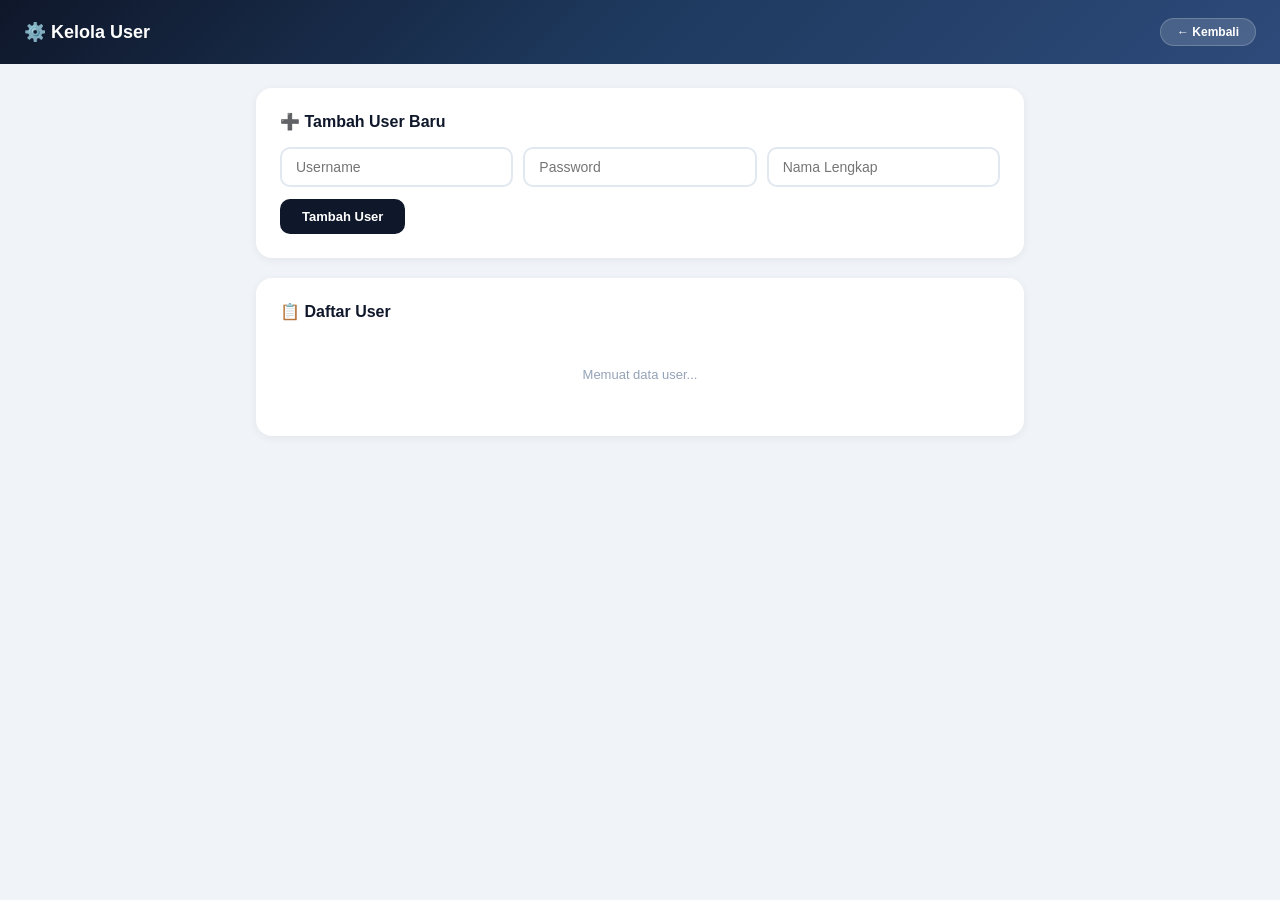
==== admin.html @ 65370b19 "Create admin.html" ====
<!DOCTYPE html>
<html>
<head>
    <base target="_top">
    <meta charset="UTF-8">
    <meta name="viewport" content="width=device-width, initial-scale=1.0">
    <title>Kelola User - Perpustakaan STIE LM</title>
    <style>
        * { margin: 0; padding: 0; box-sizing: border-box; }
        body {
            font-family: Arial, sans-serif;
            background: #f0f4f8;
            min-height: 100vh;
        }
        .header-gradient {
            background: linear-gradient(135deg, #0f172a 0%, #1e3a5f 50%, #2d4a7a 100%);
            color: white;
            padding: 18px 24px;
            display: flex;
            justify-content: space-between;
            align-items: center;
            flex-wrap: wrap;
            gap: 10px;
        }
        .header-gradient h1 { font-size: 18px; font-weight: 800; }
        .header-gradient .nav-btn {
            background: rgba(255,255,255,0.15);
            border: 1px solid rgba(255,255,255,0.2);
            color: white;
            padding: 6px 16px;
            border-radius: 20px;
            font-size: 12px;
            font-weight: 700;
            cursor: pointer;
            margin-left: 8px;
        }
        .container { max-width: 800px; margin: 24px auto; padding: 0 16px; }
        .card {
            background: white;
            border-radius: 16px;
            box-shadow: 0 2px 10px rgba(0,0,0,0.06);
            padding: 24px;
            margin-bottom: 20px;
        }
        .card h2 { font-size: 16px; color: #0f172a; margin-bottom: 16px; }
        .form-row {
            display: flex;
            gap: 10px;
            flex-wrap: wrap;
            margin-bottom: 12px;
        }
        .form-row input {
            flex: 1;
            min-width: 140px;
            padding: 10px 14px;
            border: 2px solid #e2e8f0;
            border-radius: 10px;
            font-size: 14px;
        }
        .form-row input:focus { outline: none; border-color: #3b82f6; }
        .btn {
            padding: 10px 22px;
            border-radius: 10px;
            border: none;
            font-weight: 700;
            font-size: 13px;
            cursor: pointer;
        }
        .btn-primary { background: #0f172a; color: white; }
        .btn-primary:hover { background: #1e293b; }
        .btn-cancel { background: #f1f5f9; color: #475569; }
        .btn-cancel:hover { background: #e2e8f0; }
        .btn-edit { background: #dbeafe; color: #2563eb; }
        .btn-delete { background: #fee2e2; color: #dc2626; }
        .btn-small { padding: 5px 12px; font-size: 11px; border-radius: 8px; }
        table { width: 100%; border-collapse: collapse; }
        th, td {
            text-align: left;
            padding: 10px 8px;
            font-size: 13px;
            border-bottom: 1px solid #f1f5f9;
        }
        th { color: #64748b; font-weight: 700; font-size: 11px; text-transform: uppercase; }
        td.actions { display: flex; gap: 6px; flex-wrap: wrap; }
        .empty-msg, .loading-msg { text-align: center; color: #94a3b8; padding: 30px; font-size: 13px; }
        .toast {
            position: fixed;
            bottom: 30px;
            left: 50%;
            transform: translateX(-50%);
            background: rgba(15, 23, 42, 0.92);
            color: white;
            padding: 12px 24px;
            border-radius: 16px;
            font-weight: 600;
            font-size: 13px;
            z-index: 9999;
            display: none;
        }
        .toast.show { display: block; }
    </style>
</head>
<body>

<div class="header-gradient">
    <h1>⚙️ Kelola User</h1>
    <div>
        <button class="nav-btn" onclick="window.top.location.href = getUrlWithToken(SCRIPT_URL)">← Kembali</button>
    </div>
</div>

<div class="container">
    <div class="card">
        <h2 id="formTitle">➕ Tambah User Baru</h2>
        <input type="hidden" id="editRow" value="">
        <div class="form-row">
            <input type="text" id="fUsername" placeholder="Username">
            <input type="text" id="fPassword" placeholder="Password">
            <input type="text" id="fNama" placeholder="Nama Lengkap">
        </div>
        <button class="btn btn-primary" id="btnSubmit" onclick="submitForm()">Tambah User</button>
        <button class="btn btn-cancel" id="btnCancel" onclick="cancelEdit()" style="display:none;">Batal</button>
    </div>

    <div class="card">
        <h2>📋 Daftar User</h2>
        <div id="tableWrap">
            <div class="loading-msg">Memuat data user...</div>
        </div>
    </div>
</div>

<div id="toast" class="toast"></div>

<script>
// =========================================================
// SESSION TOKEN MANAGEMENT
// =========================================================
var SCRIPT_URL = "<?= scriptUrl ?>";
var SESSION_TOKEN = "<?= token ?>";

function getToken() {
    var token = localStorage.getItem('sessionToken');
    if (!token && SESSION_TOKEN) {
        token = SESSION_TOKEN;
        localStorage.setItem('sessionToken', token);
    }
    return token;
}

function getUrlWithToken(baseUrl) {
    var token = getToken();
    if (token) {
        var separator = baseUrl.indexOf('?') > -1 ? '&' : '?';
        return baseUrl + separator + 'token=' + encodeURIComponent(token);
    }
    return baseUrl;
}

function showToast(msg) {
    var t = document.getElementById('toast');
    t.textContent = msg;
    t.classList.add('show');
    setTimeout(function() { t.classList.remove('show'); }, 2500);
}

var userData = [];

function loadUsers() {
    document.getElementById('tableWrap').innerHTML = '<div class="loading-msg">Memuat data user...</div>';
    google.script.run
        .withSuccessHandler(function(users) {
            userData = users || [];
            renderTable();
        })
        .withFailureHandler(function(err) {
            document.getElementById('tableWrap').innerHTML =
                '<div class="empty-msg">Gagal memuat: ' + err.message + '</div>';
        })
        .getUserList(getToken());
}

function renderTable() {
    var wrap = document.getElementById('tableWrap');
    if (!userData.length) {
        wrap.innerHTML = '<div class="empty-msg">Belum ada user.</div>';
        return;
    }
    var html = '<table><tr><th>Username</th><th>Password</th><th>Nama</th><th>Aksi</th></tr>';
    userData.forEach(function(u) {
        html += '<tr>' +
            '<td>' + u.username + '</td>' +
            '<td>' + u.password + '</td>' +
            '<td>' + u.nama + '</td>' +
            '<td class="actions">' +
                '<button class="btn btn-edit btn-small" onclick="editUser(' + u.row + ')">Edit</button>' +
                '<button class="btn btn-delete btn-small" onclick="removeUser(' + u.row + ', \'' + u.username + '\')">Hapus</button>' +
            '</td>' +
        '</tr>';
    });
    html += '</table>';
    wrap.innerHTML = html;
}

function editUser(row) {
    var u = userData.find(function(x) { return x.row === row; });
    if (!u) return;
    document.getElementById('editRow').value = u.row;
    document.getElementById('fUsername').value = u.username;
    document.getElementById('fPassword').value = u.password;
    document.getElementById('fNama').value = u.nama;
    document.getElementById('formTitle').textContent = '✏️ Edit User: ' + u.username;
    document.getElementById('btnSubmit').textContent = 'Update User';
    document.getElementById('btnCancel').style.display = 'inline-block';
    window.scrollTo({ top: 0, behavior: 'smooth' });
}

function cancelEdit() {
    document.getElementById('editRow').value = '';
    document.getElementById('fUsername').value = '';
    document.getElementById('fPassword').value = '';
    document.getElementById('fNama').value = '';
    document.getElementById('formTitle').textContent = '➕ Tambah User Baru';
    document.getElementById('btnSubmit').textContent = 'Tambah User';
    document.getElementById('btnCancel').style.display = 'none';
}

function submitForm() {
    var row = document.getElementById('editRow').value;
    var username = document.getElementById('fUsername').value.trim();
    var password = document.getElementById('fPassword').value.trim();
    var nama = document.getElementById('fNama').value.trim();

    if (!username || !password) {
        showToast('Username dan password harus diisi!');
        return;
    }

    var btn = document.getElementById('btnSubmit');
    btn.disabled = true;
    btn.textContent = 'Memproses...';

    if (row) {
        google.script.run
            .withSuccessHandler(function(res) {
                btn.disabled = false;
                btn.textContent = 'Update User';
                showToast(res.message);
                if (res.success) { cancelEdit(); loadUsers(); }
            })
            .withFailureHandler(function(err) {
                btn.disabled = false;
                btn.textContent = 'Update User';
                showToast('Error: ' + err.message);
            })
            .updateUser(getToken(), parseInt(row), username, password, nama);
    } else {
        google.script.run
            .withSuccessHandler(function(res) {
                btn.disabled = false;
                btn.textContent = 'Tambah User';
                showToast(res.message);
                if (res.success) { cancelEdit(); loadUsers(); }
            })
            .withFailureHandler(function(err) {
                btn.disabled = false;
                btn.textContent = 'Tambah User';
                showToast('Error: ' + err.message);
            })
            .addUser(getToken(), username, password, nama);
    }
}

function removeUser(row, username) {
    if (!confirm('Hapus user "' + username + '"?')) return;
    google.script.run
        .withSuccessHandler(function(res) {
            showToast(res.message);
            if (res.success) loadUsers();
        })
        .withFailureHandler(function(err) {
            showToast('Error: ' + err.message);
        })
        .deleteUser(getToken(), row, username);
}

// PERBAIKAN: pakai window.location (bukan window.top.location)
window.onload = function() {
    var urlParams = new URLSearchParams(window.location.search);
    var urlToken = urlParams.get('token');
    if (urlToken) {
        localStorage.setItem('sessionToken', urlToken);
        var newUrl = window.location.href.split('?')[0];
        window.history.replaceState({}, document.title, newUrl);
    }

    if (SESSION_TOKEN && !localStorage.getItem('sessionToken')) {
        localStorage.setItem('sessionToken', SESSION_TOKEN);
    }

    loadUsers();
};
</script>

</body>
</html>
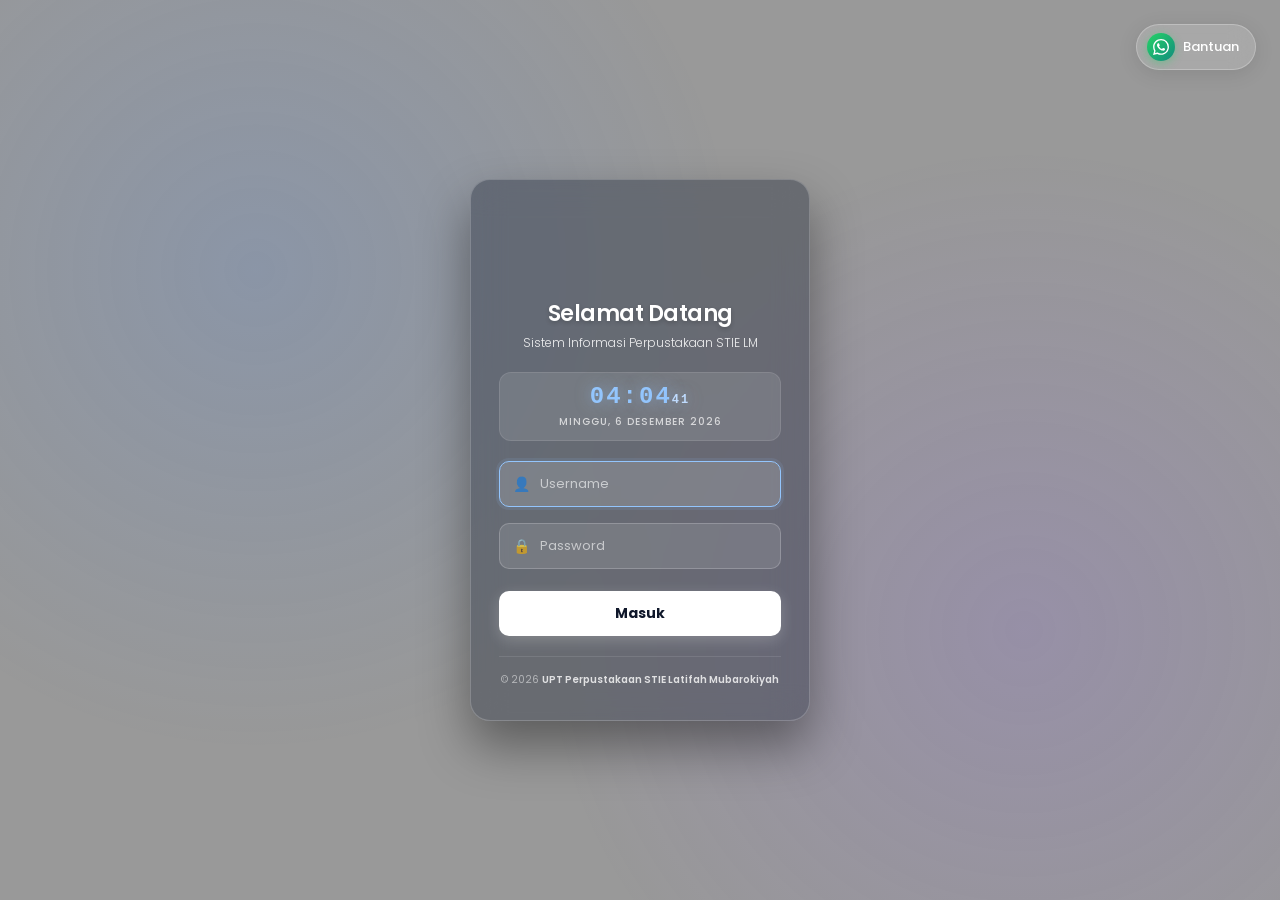
==== commit a4a92b48: "Refactor admin.html structure and styles" ====
--- a/admin.html
+++ b/admin.html
@@ -1,306 +1,74 @@
 <!DOCTYPE html>
-<html>
+<html lang="id">
 <head>
-    <base target="_top">
     <meta charset="UTF-8">
     <meta name="viewport" content="width=device-width, initial-scale=1.0">
     <title>Kelola User - Perpustakaan STIE LM</title>
-    <style>
-        * { margin: 0; padding: 0; box-sizing: border-box; }
-        body {
-            font-family: Arial, sans-serif;
-            background: #f0f4f8;
-            min-height: 100vh;
-        }
-        .header-gradient {
-            background: linear-gradient(135deg, #0f172a 0%, #1e3a5f 50%, #2d4a7a 100%);
-            color: white;
-            padding: 18px 24px;
-            display: flex;
-            justify-content: space-between;
-            align-items: center;
-            flex-wrap: wrap;
-            gap: 10px;
-        }
-        .header-gradient h1 { font-size: 18px; font-weight: 800; }
-        .header-gradient .nav-btn {
-            background: rgba(255,255,255,0.15);
-            border: 1px solid rgba(255,255,255,0.2);
-            color: white;
-            padding: 6px 16px;
-            border-radius: 20px;
-            font-size: 12px;
-            font-weight: 700;
-            cursor: pointer;
-            margin-left: 8px;
-        }
-        .container { max-width: 800px; margin: 24px auto; padding: 0 16px; }
-        .card {
-            background: white;
-            border-radius: 16px;
-            box-shadow: 0 2px 10px rgba(0,0,0,0.06);
-            padding: 24px;
-            margin-bottom: 20px;
-        }
-        .card h2 { font-size: 16px; color: #0f172a; margin-bottom: 16px; }
-        .form-row {
-            display: flex;
-            gap: 10px;
-            flex-wrap: wrap;
-            margin-bottom: 12px;
-        }
-        .form-row input {
-            flex: 1;
-            min-width: 140px;
-            padding: 10px 14px;
-            border: 2px solid #e2e8f0;
-            border-radius: 10px;
-            font-size: 14px;
-        }
-        .form-row input:focus { outline: none; border-color: #3b82f6; }
-        .btn {
-            padding: 10px 22px;
-            border-radius: 10px;
-            border: none;
-            font-weight: 700;
-            font-size: 13px;
-            cursor: pointer;
-        }
-        .btn-primary { background: #0f172a; color: white; }
-        .btn-primary:hover { background: #1e293b; }
-        .btn-cancel { background: #f1f5f9; color: #475569; }
-        .btn-cancel:hover { background: #e2e8f0; }
-        .btn-edit { background: #dbeafe; color: #2563eb; }
-        .btn-delete { background: #fee2e2; color: #dc2626; }
-        .btn-small { padding: 5px 12px; font-size: 11px; border-radius: 8px; }
-        table { width: 100%; border-collapse: collapse; }
-        th, td {
-            text-align: left;
-            padding: 10px 8px;
-            font-size: 13px;
-            border-bottom: 1px solid #f1f5f9;
-        }
-        th { color: #64748b; font-weight: 700; font-size: 11px; text-transform: uppercase; }
-        td.actions { display: flex; gap: 6px; flex-wrap: wrap; }
-        .empty-msg, .loading-msg { text-align: center; color: #94a3b8; padding: 30px; font-size: 13px; }
-        .toast {
-            position: fixed;
-            bottom: 30px;
-            left: 50%;
-            transform: translateX(-50%);
-            background: rgba(15, 23, 42, 0.92);
-            color: white;
-            padding: 12px 24px;
-            border-radius: 16px;
-            font-weight: 600;
-            font-size: 13px;
-            z-index: 9999;
-            display: none;
-        }
-        .toast.show { display: block; }
-    </style>
+
+    <!-- ===== FONTS & LIBRARIES ===== -->
+    <link rel="preconnect" href="https://fonts.googleapis.com">
+    <link rel="preconnect" href="https://fonts.gstatic.com" crossorigin>
+    <link href="https://fonts.googleapis.com/css2?family=Plus+Jakarta+Sans:wght@400;500;600;700;800&display=swap" rel="stylesheet">
+
+    <!-- ===== CSS UTAMA ===== -->
+    <link rel="stylesheet" href="css/styles-admin.css">
+
+    <!-- ===== FAVICON ===== -->
+    <link rel="icon" type="image/x-icon" href="assets/favicon.ico">
 </head>
 <body>
 
-<div class="header-gradient">
-    <h1>⚙️ Kelola User</h1>
-    <div>
-        <button class="nav-btn" onclick="window.top.location.href = getUrlWithToken(SCRIPT_URL)">← Kembali</button>
-    </div>
-</div>
-
-<div class="container">
-    <div class="card">
-        <h2 id="formTitle">➕ Tambah User Baru</h2>
-        <input type="hidden" id="editRow" value="">
-        <div class="form-row">
-            <input type="text" id="fUsername" placeholder="Username">
-            <input type="text" id="fPassword" placeholder="Password">
-            <input type="text" id="fNama" placeholder="Nama Lengkap">
+    <!-- ============================================================
+    HEADER
+    ============================================================ -->
+    <div class="header-gradient">
+        <h1>⚙️ Kelola User</h1>
+        <div>
+            <button class="nav-btn" onclick="window.location.href='index.html'">← Kembali</button>
         </div>
-        <button class="btn btn-primary" id="btnSubmit" onclick="submitForm()">Tambah User</button>
-        <button class="btn btn-cancel" id="btnCancel" onclick="cancelEdit()" style="display:none;">Batal</button>
     </div>
 
-    <div class="card">
-        <h2>📋 Daftar User</h2>
-        <div id="tableWrap">
-            <div class="loading-msg">Memuat data user...</div>
+    <!-- ============================================================
+    MAIN CONTENT
+    ============================================================ -->
+    <div class="container">
+
+        <!-- FORM TAMBAH/EDIT USER -->
+        <div class="card">
+            <h2 id="formTitle">➕ Tambah User Baru</h2>
+            <input type="hidden" id="editRow" value="">
+
+            <div class="form-row">
+                <input type="text" id="fUsername" placeholder="Username" autocomplete="off">
+                <input type="text" id="fPassword" placeholder="Password" autocomplete="off">
+                <input type="text" id="fNama" placeholder="Nama Lengkap" autocomplete="off">
+            </div>
+
+            <div style="display: flex; gap: 10px; flex-wrap: wrap;">
+                <button class="btn btn-primary" id="btnSubmit" onclick="submitForm()">Tambah User</button>
+                <button class="btn btn-cancel" id="btnCancel" onclick="cancelEdit()" style="display:none;">Batal</button>
+            </div>
+        </div>
+
+        <!-- DAFTAR USER -->
+        <div class="card">
+            <h2>📋 Daftar User</h2>
+            <div id="tableWrap">
+                <div class="loading-msg">Memuat data user...</div>
+            </div>
         </div>
     </div>
-</div>
 
-<div id="toast" class="toast"></div>
+    <!-- ============================================================
+    TOAST NOTIFICATION
+    ============================================================ -->
+    <div id="toast" class="toast"></div>
 
-<script>
-// =========================================================
-// SESSION TOKEN MANAGEMENT
-// =========================================================
-var SCRIPT_URL = "<?= scriptUrl ?>";
-var SESSION_TOKEN = "<?= token ?>";
-
-function getToken() {
-    var token = localStorage.getItem('sessionToken');
-    if (!token && SESSION_TOKEN) {
-        token = SESSION_TOKEN;
-        localStorage.setItem('sessionToken', token);
-    }
-    return token;
-}
-
-function getUrlWithToken(baseUrl) {
-    var token = getToken();
-    if (token) {
-        var separator = baseUrl.indexOf('?') > -1 ? '&' : '?';
-        return baseUrl + separator + 'token=' + encodeURIComponent(token);
-    }
-    return baseUrl;
-}
-
-function showToast(msg) {
-    var t = document.getElementById('toast');
-    t.textContent = msg;
-    t.classList.add('show');
-    setTimeout(function() { t.classList.remove('show'); }, 2500);
-}
-
-var userData = [];
-
-function loadUsers() {
-    document.getElementById('tableWrap').innerHTML = '<div class="loading-msg">Memuat data user...</div>';
-    google.script.run
-        .withSuccessHandler(function(users) {
-            userData = users || [];
-            renderTable();
-        })
-        .withFailureHandler(function(err) {
-            document.getElementById('tableWrap').innerHTML =
-                '<div class="empty-msg">Gagal memuat: ' + err.message + '</div>';
-        })
-        .getUserList(getToken());
-}
-
-function renderTable() {
-    var wrap = document.getElementById('tableWrap');
-    if (!userData.length) {
-        wrap.innerHTML = '<div class="empty-msg">Belum ada user.</div>';
-        return;
-    }
-    var html = '<table><tr><th>Username</th><th>Password</th><th>Nama</th><th>Aksi</th></tr>';
-    userData.forEach(function(u) {
-        html += '<tr>' +
-            '<td>' + u.username + '</td>' +
-            '<td>' + u.password + '</td>' +
-            '<td>' + u.nama + '</td>' +
-            '<td class="actions">' +
-                '<button class="btn btn-edit btn-small" onclick="editUser(' + u.row + ')">Edit</button>' +
-                '<button class="btn btn-delete btn-small" onclick="removeUser(' + u.row + ', \'' + u.username + '\')">Hapus</button>' +
-            '</td>' +
-        '</tr>';
-    });
-    html += '</table>';
-    wrap.innerHTML = html;
-}
-
-function editUser(row) {
-    var u = userData.find(function(x) { return x.row === row; });
-    if (!u) return;
-    document.getElementById('editRow').value = u.row;
-    document.getElementById('fUsername').value = u.username;
-    document.getElementById('fPassword').value = u.password;
-    document.getElementById('fNama').value = u.nama;
-    document.getElementById('formTitle').textContent = '✏️ Edit User: ' + u.username;
-    document.getElementById('btnSubmit').textContent = 'Update User';
-    document.getElementById('btnCancel').style.display = 'inline-block';
-    window.scrollTo({ top: 0, behavior: 'smooth' });
-}
-
-function cancelEdit() {
-    document.getElementById('editRow').value = '';
-    document.getElementById('fUsername').value = '';
-    document.getElementById('fPassword').value = '';
-    document.getElementById('fNama').value = '';
-    document.getElementById('formTitle').textContent = '➕ Tambah User Baru';
-    document.getElementById('btnSubmit').textContent = 'Tambah User';
-    document.getElementById('btnCancel').style.display = 'none';
-}
-
-function submitForm() {
-    var row = document.getElementById('editRow').value;
-    var username = document.getElementById('fUsername').value.trim();
-    var password = document.getElementById('fPassword').value.trim();
-    var nama = document.getElementById('fNama').value.trim();
-
-    if (!username || !password) {
-        showToast('Username dan password harus diisi!');
-        return;
-    }
-
-    var btn = document.getElementById('btnSubmit');
-    btn.disabled = true;
-    btn.textContent = 'Memproses...';
-
-    if (row) {
-        google.script.run
-            .withSuccessHandler(function(res) {
-                btn.disabled = false;
-                btn.textContent = 'Update User';
-                showToast(res.message);
-                if (res.success) { cancelEdit(); loadUsers(); }
-            })
-            .withFailureHandler(function(err) {
-                btn.disabled = false;
-                btn.textContent = 'Update User';
-                showToast('Error: ' + err.message);
-            })
-            .updateUser(getToken(), parseInt(row), username, password, nama);
-    } else {
-        google.script.run
-            .withSuccessHandler(function(res) {
-                btn.disabled = false;
-                btn.textContent = 'Tambah User';
-                showToast(res.message);
-                if (res.success) { cancelEdit(); loadUsers(); }
-            })
-            .withFailureHandler(function(err) {
-                btn.disabled = false;
-                btn.textContent = 'Tambah User';
-                showToast('Error: ' + err.message);
-            })
-            .addUser(getToken(), username, password, nama);
-    }
-}
-
-function removeUser(row, username) {
-    if (!confirm('Hapus user "' + username + '"?')) return;
-    google.script.run
-        .withSuccessHandler(function(res) {
-            showToast(res.message);
-            if (res.success) loadUsers();
-        })
-        .withFailureHandler(function(err) {
-            showToast('Error: ' + err.message);
-        })
-        .deleteUser(getToken(), row, username);
-}
-
-// PERBAIKAN: pakai window.location (bukan window.top.location)
-window.onload = function() {
-    var urlParams = new URLSearchParams(window.location.search);
-    var urlToken = urlParams.get('token');
-    if (urlToken) {
-        localStorage.setItem('sessionToken', urlToken);
-        var newUrl = window.location.href.split('?')[0];
-        window.history.replaceState({}, document.title, newUrl);
-    }
-
-    if (SESSION_TOKEN && !localStorage.getItem('sessionToken')) {
-        localStorage.setItem('sessionToken', SESSION_TOKEN);
-    }
-
-    loadUsers();
-};
-</script>
+    <!-- ============================================================
+    JAVASCRIPT (LOAD DI AKHIR)
+    ============================================================ -->
+    <script src="js/config.js"></script>
+    <script src="js/admin.js"></script>
 
 </body>
 </html>
--- a/css/styles-admin.css
+++ b/css/styles-admin.css
@@ -0,0 +1,266 @@
+/* =============================================
+   STIE LM ADMIN PAGE - STYLES
+   ============================================= */
+
+* { margin: 0; padding: 0; box-sizing: border-box; }
+
+body {
+    font-family: 'Plus Jakarta Sans', sans-serif;
+    background: #f0f4f8;
+    min-height: 100vh;
+}
+
+.header-gradient {
+    background: linear-gradient(135deg, #0f172a 0%, #1e3a5f 50%, #2d4a7a 100%);
+    color: white;
+    padding: 18px 24px;
+    display: flex;
+    justify-content: space-between;
+    align-items: center;
+    flex-wrap: wrap;
+    gap: 10px;
+}
+
+.header-gradient h1 {
+    font-size: 18px;
+    font-weight: 800;
+}
+
+.header-gradient .nav-btn {
+    background: rgba(255, 255, 255, 0.15);
+    border: 1px solid rgba(255, 255, 255, 0.2);
+    color: white;
+    padding: 6px 16px;
+    border-radius: 20px;
+    font-size: 12px;
+    font-weight: 700;
+    cursor: pointer;
+    margin-left: 8px;
+    font-family: 'Plus Jakarta Sans', sans-serif;
+    transition: all 0.3s ease;
+}
+
+.header-gradient .nav-btn:hover {
+    background: rgba(255, 255, 255, 0.25);
+    transform: translateY(-1px);
+}
+
+.container {
+    max-width: 800px;
+    margin: 24px auto;
+    padding: 0 16px;
+}
+
+.card {
+    background: white;
+    border-radius: 16px;
+    box-shadow: 0 2px 10px rgba(0, 0, 0, 0.06);
+    padding: 24px;
+    margin-bottom: 20px;
+}
+
+.card h2 {
+    font-size: 16px;
+    color: #0f172a;
+    margin-bottom: 16px;
+}
+
+.form-row {
+    display: flex;
+    gap: 10px;
+    flex-wrap: wrap;
+    margin-bottom: 12px;
+}
+
+.form-row input {
+    flex: 1;
+    min-width: 140px;
+    padding: 10px 14px;
+    border: 2px solid #e2e8f0;
+    border-radius: 10px;
+    font-size: 14px;
+    font-family: 'Plus Jakarta Sans', sans-serif;
+    transition: all 0.3s ease;
+}
+
+.form-row input:focus {
+    outline: none;
+    border-color: #3b82f6;
+    box-shadow: 0 0 0 3px rgba(59, 130, 246, 0.1);
+}
+
+.btn {
+    padding: 10px 22px;
+    border-radius: 10px;
+    border: none;
+    font-weight: 700;
+    font-size: 13px;
+    cursor: pointer;
+    transition: all 0.3s ease;
+    font-family: 'Plus Jakarta Sans', sans-serif;
+}
+
+.btn-primary {
+    background: #0f172a;
+    color: white;
+}
+
+.btn-primary:hover {
+    background: #1e293b;
+    transform: translateY(-2px);
+    box-shadow: 0 4px 12px rgba(15, 23, 42, 0.2);
+}
+
+.btn-primary:disabled {
+    opacity: 0.7;
+    cursor: not-allowed;
+    transform: none;
+}
+
+.btn-cancel {
+    background: #f1f5f9;
+    color: #475569;
+}
+
+.btn-cancel:hover {
+    background: #e2e8f0;
+    transform: translateY(-2px);
+}
+
+.btn-edit {
+    background: #dbeafe;
+    color: #2563eb;
+}
+
+.btn-edit:hover {
+    background: #bfdbfe;
+    transform: translateY(-1px);
+}
+
+.btn-delete {
+    background: #fee2e2;
+    color: #dc2626;
+}
+
+.btn-delete:hover {
+    background: #fecaca;
+    transform: translateY(-1px);
+}
+
+.btn-small {
+    padding: 5px 12px;
+    font-size: 11px;
+    border-radius: 8px;
+}
+
+.table-responsive {
+    overflow-x: auto;
+}
+
+table {
+    width: 100%;
+    border-collapse: collapse;
+}
+
+th, td {
+    text-align: left;
+    padding: 10px 8px;
+    font-size: 13px;
+    border-bottom: 1px solid #f1f5f9;
+}
+
+th {
+    color: #64748b;
+    font-weight: 700;
+    font-size: 11px;
+    text-transform: uppercase;
+    letter-spacing: 0.05em;
+}
+
+td.actions {
+    display: flex;
+    gap: 6px;
+    flex-wrap: wrap;
+}
+
+.empty-msg {
+    text-align: center;
+    color: #94a3b8;
+    padding: 30px;
+    font-size: 13px;
+}
+
+.loading-msg {
+    text-align: center;
+    color: #94a3b8;
+    padding: 30px;
+    font-size: 13px;
+}
+
+.loading-msg::before {
+    content: '';
+    display: inline-block;
+    width: 16px;
+    height: 16px;
+    border: 2px solid #e2e8f0;
+    border-top-color: #3b82f6;
+    border-radius: 50%;
+    animation: spin 0.6s linear infinite;
+    margin-right: 10px;
+    vertical-align: middle;
+}
+
+@keyframes spin {
+    to { transform: rotate(360deg); }
+}
+
+.toast {
+    position: fixed;
+    bottom: 30px;
+    left: 50%;
+    transform: translateX(-50%);
+    background: rgba(15, 23, 42, 0.92);
+    backdrop-filter: blur(12px);
+    color: white;
+    padding: 14px 24px;
+    border-radius: 16px;
+    font-weight: 600;
+    font-size: 13px;
+    z-index: 99999;
+    display: none;
+    align-items: center;
+    gap: 10px;
+    box-shadow: 0 10px 40px rgba(0, 0, 0, 0.3);
+    border: 1px solid rgba(255, 255, 255, 0.06);
+    max-width: 90%;
+    font-family: 'Plus Jakarta Sans', sans-serif;
+    transition: all 0.3s ease;
+}
+
+.toast.show {
+    display: flex;
+    animation: toastIn 0.3s ease;
+}
+
+@keyframes toastIn {
+    from { opacity: 0; transform: translateX(-50%) translateY(20px) scale(0.95); }
+    to { opacity: 1; transform: translateX(-50%) translateY(0) scale(1); }
+}
+
+@media (max-width: 640px) {
+    .header-gradient { padding: 14px 16px; }
+    .header-gradient h1 { font-size: 15px; }
+    .card { padding: 16px; }
+    .form-row { flex-direction: column; }
+    .form-row input { min-width: 100%; }
+    td.actions { flex-direction: column; }
+    .btn-small { width: 100%; text-align: center; }
+    table { font-size: 12px; }
+    th, td { padding: 8px 6px; }
+    .container { margin: 16px auto; padding: 0 12px; }
+}
+
+@media (max-width: 480px) {
+    .header-gradient { flex-direction: column; align-items: stretch; gap: 8px; }
+    .header-gradient .nav-btn { width: 100%; text-align: center; }
+}
